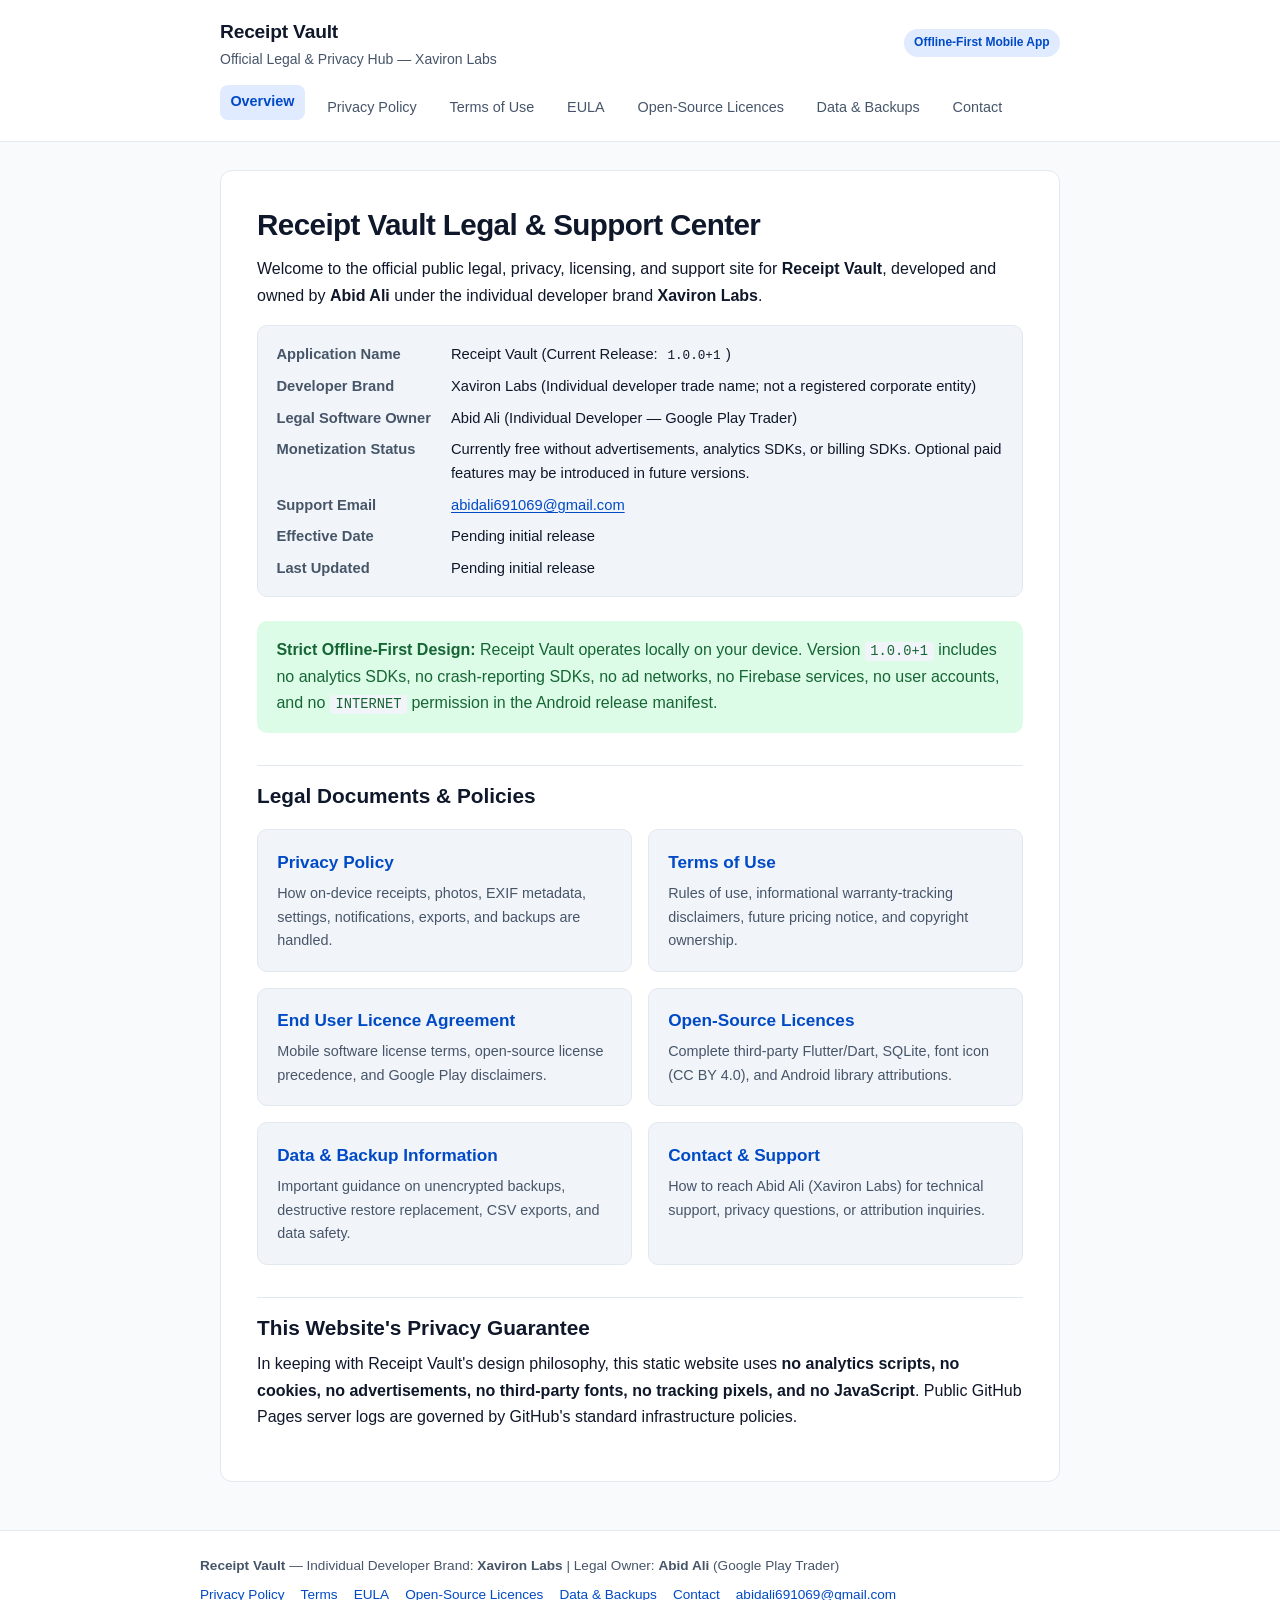
==== index.html @ 832035ce "feat: add Receipt Vault static legal website and GitHub Pages workflow" ====
<!DOCTYPE html>
<html lang="en">
<head>
  <meta charset="utf-8">
  <meta name="viewport" content="width=device-width, initial-scale=1.0">
  <title>Receipt Vault Legal &amp; Support Documentation — Xaviron Labs</title>
  <meta name="description" content="Official public Privacy Policy, Terms of Use, EULA, Open-Source Licences, Backup Notice, and Support Contact for Receipt Vault by Xaviron Labs (Abid Ali).">
  <link rel="canonical" href="https://abidali46.github.io/receipt-vault-legal/">
  <link rel="stylesheet" href="./assets/style.css">
</head>
<body>
  <a class="skip-link" href="#main-content">Skip to main content</a>

  <header class="site-header">
    <div class="header-inner">
      <div class="brand-row">
        <a class="brand-title" href="./">
          <strong>Receipt Vault</strong>
          <span>Official Legal &amp; Privacy Hub — Xaviron Labs</span>
        </a>
        <span class="badge">Offline-First Mobile App</span>
      </div>
      <nav class="site-nav" aria-label="Primary legal navigation">
        <ul class="nav-list">
          <li><a href="./" aria-current="page">Overview</a></li>
          <li><a href="./privacy-policy/">Privacy Policy</a></li>
          <li><a href="./terms/">Terms of Use</a></li>
          <li><a href="./eula/">EULA</a></li>
          <li><a href="./open-source-licenses/">Open-Source Licences</a></li>
          <li><a href="./data-and-backups/">Data &amp; Backups</a></li>
          <li><a href="./contact/">Contact</a></li>
        </ul>
      </nav>
    </div>
  </header>

  <main id="main-content" class="main-container">
    <article class="doc-card">
      <h1>Receipt Vault Legal &amp; Support Center</h1>
      <p>Welcome to the official public legal, privacy, licensing, and support site for <strong>Receipt Vault</strong>, developed and owned by <strong>Abid Ali</strong> under the individual developer brand <strong>Xaviron Labs</strong>.</p>

      <div class="meta-box">
        <dl>
          <dt>Application Name</dt>
          <dd>Receipt Vault (Current Release: <code>1.0.0+1</code>)</dd>
          <dt>Developer Brand</dt>
          <dd>Xaviron Labs (Individual developer trade name; not a registered corporate entity)</dd>
          <dt>Legal Software Owner</dt>
          <dd>Abid Ali (Individual Developer — Google Play Trader)</dd>
          <dt>Monetization Status</dt>
          <dd>Currently free without advertisements, analytics SDKs, or billing SDKs. Optional paid features may be introduced in future versions.</dd>
          <dt>Support Email</dt>
          <dd><a href="mailto:abidali691069@gmail.com">abidali691069@gmail.com</a></dd>
          <dt>Effective Date</dt>
          <dd data-legal-date="effective">Pending initial release</dd>
          <dt>Last Updated</dt>
          <dd data-legal-date="updated">Pending initial release</dd>
        </dl>
      </div>

      <div class="callout callout-success">
        <strong>Strict Offline-First Design:</strong> Receipt Vault operates locally on your device. Version <code>1.0.0+1</code> includes no analytics SDKs, no crash-reporting SDKs, no ad networks, no Firebase services, no user accounts, and no <code>INTERNET</code> permission in the Android release manifest.
      </div>

      <h2>Legal Documents &amp; Policies</h2>
      <div class="card-grid">
        <a class="nav-card" href="./privacy-policy/">
          <h3>Privacy Policy</h3>
          <p>How on-device receipts, photos, EXIF metadata, settings, notifications, exports, and backups are handled.</p>
        </a>
        <a class="nav-card" href="./terms/">
          <h3>Terms of Use</h3>
          <p>Rules of use, informational warranty-tracking disclaimers, future pricing notice, and copyright ownership.</p>
        </a>
        <a class="nav-card" href="./eula/">
          <h3>End User Licence Agreement</h3>
          <p>Mobile software license terms, open-source license precedence, and Google Play disclaimers.</p>
        </a>
        <a class="nav-card" href="./open-source-licenses/">
          <h3>Open-Source Licences</h3>
          <p>Complete third-party Flutter/Dart, SQLite, font icon (CC BY 4.0), and Android library attributions.</p>
        </a>
        <a class="nav-card" href="./data-and-backups/">
          <h3>Data &amp; Backup Information</h3>
          <p>Important guidance on unencrypted backups, destructive restore replacement, CSV exports, and data safety.</p>
        </a>
        <a class="nav-card" href="./contact/">
          <h3>Contact &amp; Support</h3>
          <p>How to reach Abid Ali (Xaviron Labs) for technical support, privacy questions, or attribution inquiries.</p>
        </a>
      </div>

      <h2>This Website's Privacy Guarantee</h2>
      <p>In keeping with Receipt Vault's design philosophy, this static website uses <strong>no analytics scripts, no cookies, no advertisements, no third-party fonts, no tracking pixels, and no JavaScript</strong>. Public GitHub Pages server logs are governed by GitHub's standard infrastructure policies.</p>
    </article>
  </main>

  <footer class="site-footer">
    <div class="footer-inner">
      <div><strong>Receipt Vault</strong> — Individual Developer Brand: <strong>Xaviron Labs</strong> | Legal Owner: <strong>Abid Ali</strong> (Google Play Trader)</div>
      <div class="footer-links">
        <a href="./privacy-policy/">Privacy Policy</a>
        <a href="./terms/">Terms</a>
        <a href="./eula/">EULA</a>
        <a href="./open-source-licenses/">Open-Source Licences</a>
        <a href="./data-and-backups/">Data &amp; Backups</a>
        <a href="./contact/">Contact</a>
        <a href="mailto:abidali691069@gmail.com">abidali691069@gmail.com</a>
      </div>
    </div>
  </footer>
</body>
</html>
---- assets/style.css ----
/* Receipt Vault Legal Website — Xaviron Labs
 * Lightweight, zero-JavaScript, accessible static stylesheet matching Receipt Vault Material 3 palette. */

:root {
  --bg: #f8fafc;
  --surface: #ffffff;
  --surface-alt: #f1f5f9;
  --border: #e2e8f0;
  --text: #0f172a;
  --text-muted: #475569;
  --primary: #004ac6;
  --primary-accent: #2563eb;
  --primary-soft: #e0ebff;
  --success-bg: #dcfce7;
  --success-text: #166534;
  --warn-bg: #fef3c7;
  --warn-text: #92400e;
  --radius: 12px;
  --max-width: 880px;
}

@media (prefers-color-scheme: dark) {
  :root {
    --bg: #0f172a;
    --surface: #1e293b;
    --surface-alt: #0b1220;
    --border: #334155;
    --text: #f8fafc;
    --text-muted: #cbd5e1;
    --primary: #93c5fd;
    --primary-accent: #60a5fa;
    --primary-soft: #1e3a5f;
    --success-bg: #14532d;
    --success-text: #bbf7d0;
    --warn-bg: #451a03;
    --warn-text: #fde68a;
  }
}

*,
*::before,
*::after {
  box-sizing: border-box;
}

html {
  font-size: 16px;
  -webkit-text-size-adjust: 100%;
  scroll-behavior: smooth;
}

body {
  margin: 0;
  font-family: -apple-system, BlinkMacSystemFont, "Segoe UI", Roboto, Oxygen,
    Ubuntu, Cantarell, "Helvetica Neue", Arial, sans-serif;
  line-height: 1.65;
  color: var(--text);
  background-color: var(--bg);
}

a {
  color: var(--primary);
  text-decoration: underline;
  text-underline-offset: 2px;
}

a:hover {
  color: var(--primary-accent);
}

a:focus-visible,
button:focus-visible {
  outline: 3px solid var(--primary-accent);
  outline-offset: 2px;
  border-radius: 4px;
}

.skip-link {
  position: absolute;
  left: -9999px;
  top: 0;
  background: var(--primary);
  color: #ffffff;
  padding: 0.6rem 1rem;
  z-index: 100;
  text-decoration: none;
  font-weight: 600;
}

.skip-link:focus {
  left: 0.75rem;
  top: 0.75rem;
}

.site-header {
  background-color: var(--surface);
  border-bottom: 1px solid var(--border);
}

.header-inner {
  max-width: var(--max-width);
  margin: 0 auto;
  padding: 1rem 1.25rem;
}

.brand-row {
  display: flex;
  flex-wrap: wrap;
  align-items: center;
  justify-content: space-between;
  gap: 0.75rem;
}

.brand-title {
  display: flex;
  flex-direction: column;
  text-decoration: none;
  color: var(--text);
}

.brand-title strong {
  font-size: 1.2rem;
  letter-spacing: -0.01em;
}

.brand-title span {
  font-size: 0.875rem;
  color: var(--text-muted);
}

.badge {
  display: inline-block;
  padding: 0.25rem 0.65rem;
  border-radius: 999px;
  font-size: 0.75rem;
  font-weight: 600;
  background-color: var(--primary-soft);
  color: var(--primary);
}

.site-nav {
  margin-top: 0.875rem;
}

.nav-list {
  list-style: none;
  margin: 0;
  padding: 0;
  display: flex;
  flex-wrap: wrap;
  gap: 0.4rem 0.75rem;
}

.nav-list a {
  display: inline-block;
  padding: 0.35rem 0.65rem;
  border-radius: 8px;
  font-size: 0.9rem;
  font-weight: 500;
  text-decoration: none;
  color: var(--text-muted);
}

.nav-list a:hover {
  background-color: var(--surface-alt);
  color: var(--text);
}

.nav-list a[aria-current="page"] {
  background-color: var(--primary-soft);
  color: var(--primary);
  font-weight: 600;
}

.main-container {
  max-width: var(--max-width);
  margin: 0 auto;
  padding: 1.75rem 1.25rem 3rem;
}

.doc-card {
  background-color: var(--surface);
  border: 1px solid var(--border);
  border-radius: var(--radius);
  padding: 1.75rem 1.5rem;
}

@media (min-width: 640px) {
  .doc-card {
    padding: 2.25rem 2.25rem;
  }
}

h1 {
  margin-top: 0;
  margin-bottom: 0.75rem;
  font-size: 1.85rem;
  line-height: 1.25;
  letter-spacing: -0.02em;
}

h2 {
  margin-top: 2rem;
  margin-bottom: 0.65rem;
  padding-top: 1rem;
  border-top: 1px solid var(--border);
  font-size: 1.3rem;
  line-height: 1.3;
}

h3 {
  margin-top: 1.35rem;
  margin-bottom: 0.45rem;
  font-size: 1.075rem;
}

p,
ul,
ol {
  margin-top: 0.5rem;
  margin-bottom: 0.9rem;
}

li + li {
  margin-top: 0.35rem;
}

.meta-box {
  background-color: var(--surface-alt);
  border: 1px solid var(--border);
  border-radius: 10px;
  padding: 1rem 1.15rem;
  margin: 1rem 0 1.5rem;
  font-size: 0.92rem;
}

.meta-box dl {
  margin: 0;
  display: grid;
  grid-template-columns: 1fr;
  gap: 0.45rem;
}

@media (min-width: 600px) {
  .meta-box dl {
    grid-template-columns: max-content 1fr;
    gap: 0.45rem 1.25rem;
  }
}

.meta-box dt {
  font-weight: 600;
  color: var(--text-muted);
}

.meta-box dd {
  margin: 0;
}

.callout {
  border-radius: 10px;
  padding: 0.95rem 1.15rem;
  margin: 1.15rem 0;
  border: 1px solid var(--border);
  background-color: var(--surface-alt);
}

.callout-info {
  background-color: var(--primary-soft);
  border-color: transparent;
}

.callout-warn {
  background-color: var(--warn-bg);
  color: var(--warn-text);
  border-color: transparent;
}

.callout-success {
  background-color: var(--success-bg);
  color: var(--success-text);
  border-color: transparent;
}

.card-grid {
  display: grid;
  grid-template-columns: 1fr;
  gap: 1rem;
  margin: 1.25rem 0;
}

@media (min-width: 640px) {
  .card-grid {
    grid-template-columns: repeat(2, 1fr);
  }
}

.nav-card {
  display: block;
  background-color: var(--surface-alt);
  border: 1px solid var(--border);
  border-radius: 10px;
  padding: 1.1rem 1.2rem;
  text-decoration: none;
  color: var(--text);
}

.nav-card:hover {
  border-color: var(--primary-accent);
  color: var(--text);
}

.nav-card h3 {
  margin-top: 0;
  margin-bottom: 0.35rem;
  color: var(--primary);
}

.nav-card p {
  margin: 0;
  font-size: 0.9rem;
  color: var(--text-muted);
}

.table-wrap {
  overflow-x: auto;
  margin: 1rem 0 1.35rem;
  border: 1px solid var(--border);
  border-radius: 8px;
}

table {
  width: 100%;
  border-collapse: collapse;
  font-size: 0.875rem;
  text-align: left;
}

th,
td {
  padding: 0.6rem 0.75rem;
  border-bottom: 1px solid var(--border);
  vertical-align: top;
}

th {
  background-color: var(--surface-alt);
  font-weight: 600;
}

tr:last-child td {
  border-bottom: none;
}

code,
pre {
  font-family: ui-monospace, SFMono-Regular, Menlo, Monaco, Consolas, monospace;
  font-size: 0.86em;
}

code {
  background-color: var(--surface-alt);
  padding: 0.12rem 0.35rem;
  border-radius: 4px;
}

pre {
  background-color: var(--surface-alt);
  border: 1px solid var(--border);
  border-radius: 8px;
  padding: 0.9rem 1rem;
  overflow-x: auto;
  line-height: 1.5;
}

.site-footer {
  border-top: 1px solid var(--border);
  background-color: var(--surface);
  color: var(--text-muted);
  font-size: 0.85rem;
  padding: 1.5rem 1.25rem;
}

.footer-inner {
  max-width: var(--max-width);
  margin: 0 auto;
  display: flex;
  flex-direction: column;
  gap: 0.45rem;
}

.footer-links {
  display: flex;
  flex-wrap: wrap;
  gap: 0.5rem 1rem;
}
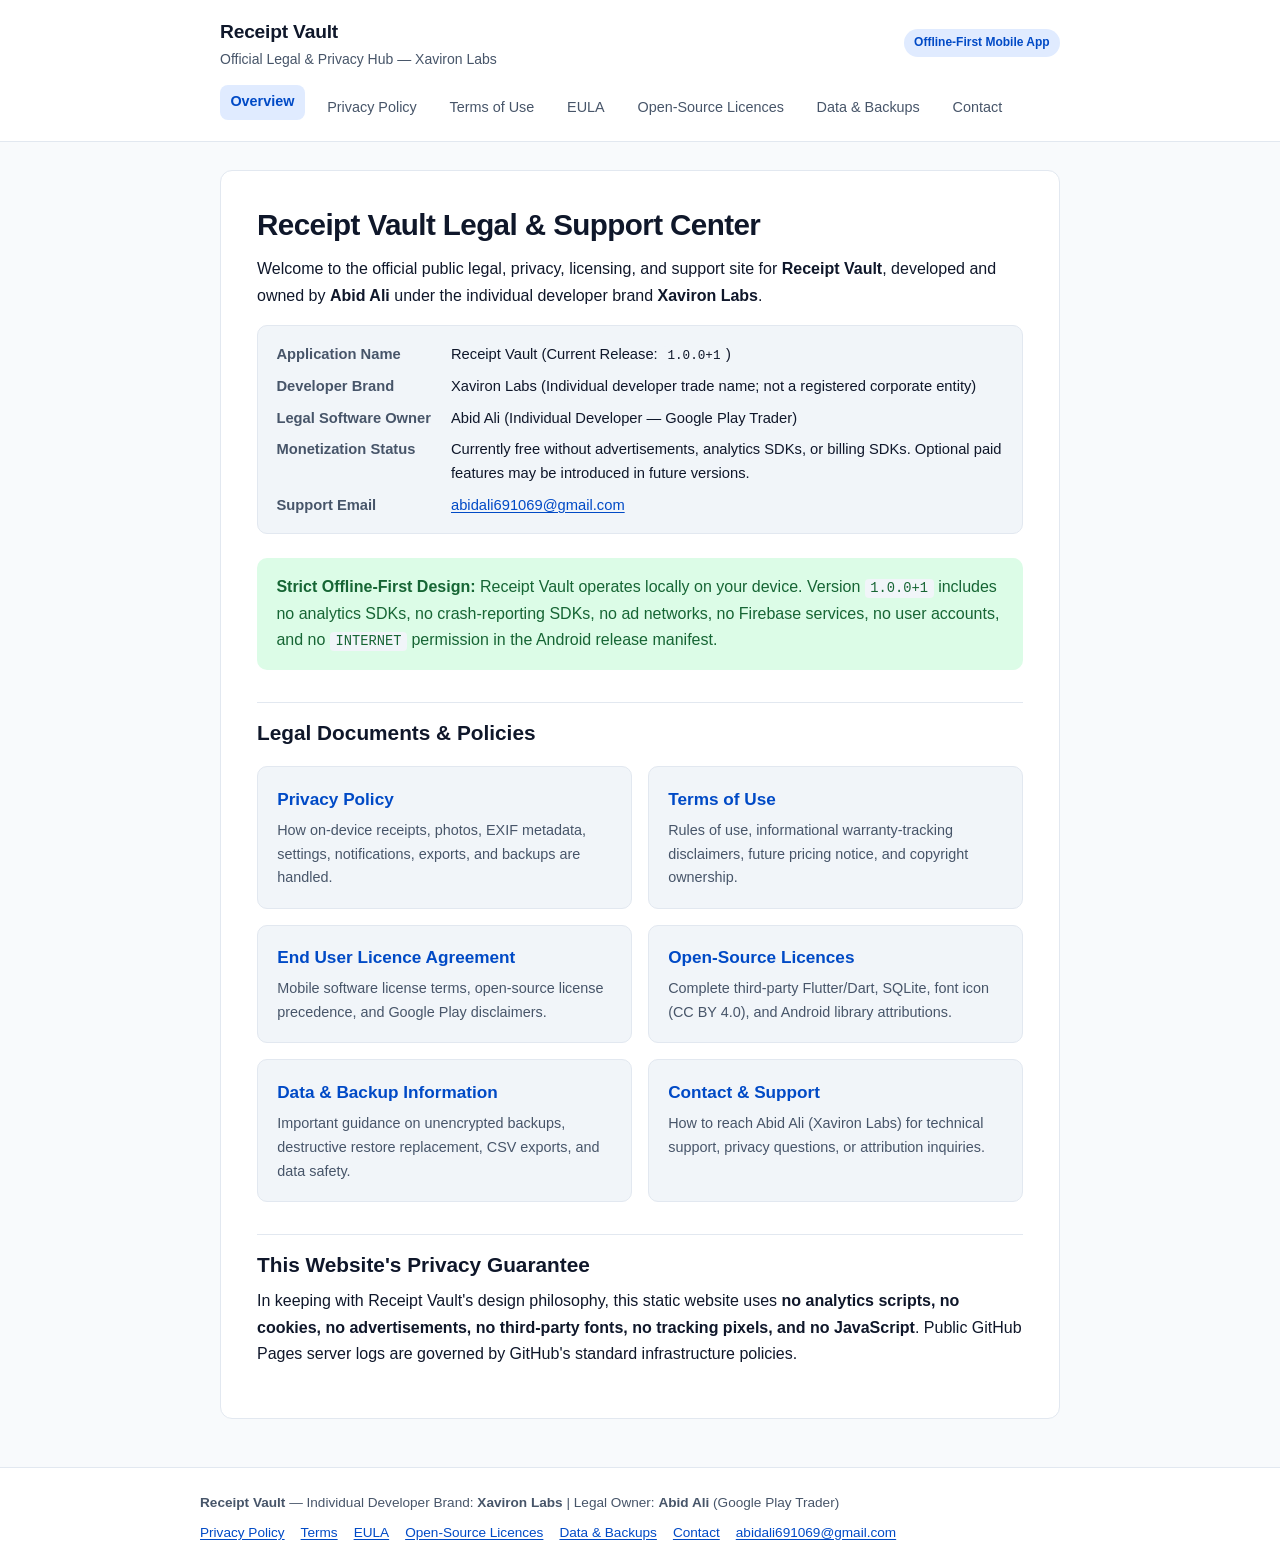
==== commit 52f15c09: "docs: synchronize Receipt Vault legal pages for 1.0.0+1 release" ====
--- a/index.html
+++ b/index.html
@@ -51,10 +51,6 @@
           <dd>Currently free without advertisements, analytics SDKs, or billing SDKs. Optional paid features may be introduced in future versions.</dd>
           <dt>Support Email</dt>
           <dd><a href="mailto:abidali691069@gmail.com">abidali691069@gmail.com</a></dd>
-          <dt>Effective Date</dt>
-          <dd data-legal-date="effective">Pending initial release</dd>
-          <dt>Last Updated</dt>
-          <dd data-legal-date="updated">Pending initial release</dd>
         </dl>
       </div>
 
